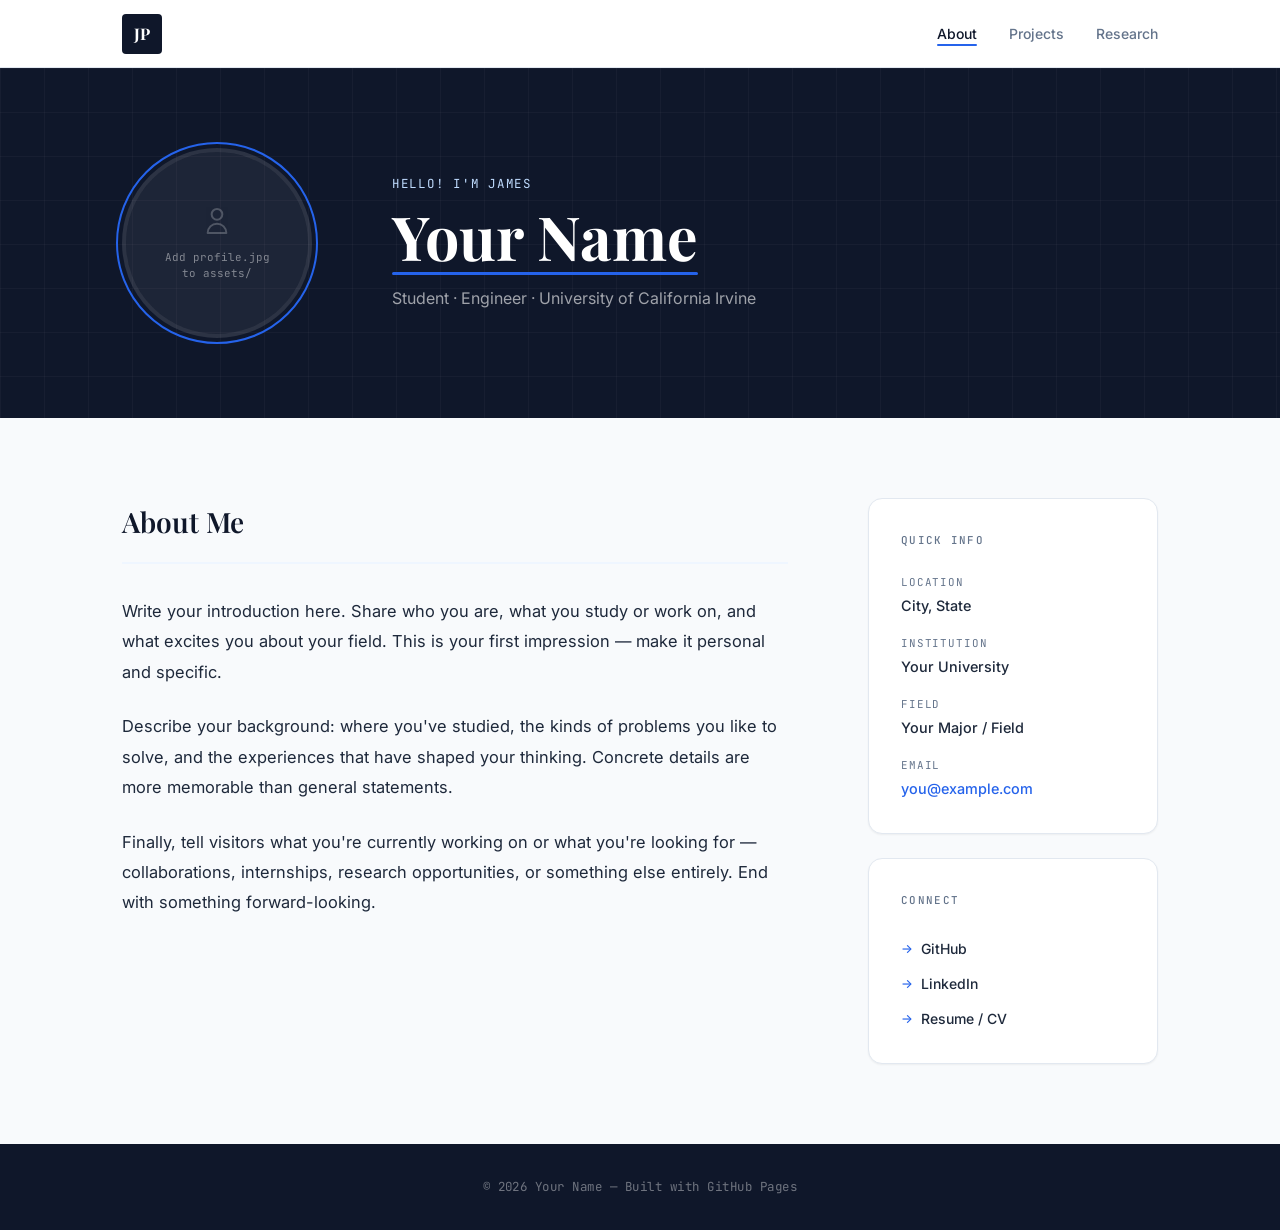
==== index.html @ fc2348f5 "Update index.html" ====
<!DOCTYPE html>
<html lang="en">
<head>
  <meta charset="UTF-8">
  <meta name="viewport" content="width=device-width, initial-scale=1.0">
  <title>Your Name | Portfolio</title>
  <meta name="description" content="Personal website of James Phommachanh.">

  <!-- Google Fonts -->
  <link rel="preconnect" href="https://fonts.googleapis.com">
  <link rel="preconnect" href="https://fonts.gstatic.com" crossorigin>
  <link href="https://fonts.googleapis.com/css2?family=Playfair+Display:wght@400;600;700&family=Inter:wght@300;400;500;600&family=JetBrains+Mono:wght@400;500&display=swap" rel="stylesheet">

  <link rel="stylesheet" href="css/style.css">
</head>
<body>

  <!-- ===================== HEADER ===================== -->
  <header class="site-header">
    <div class="container">
      <!--
        EDIT: Change "YN" to your own initials.
      -->
      <a href="index.html" class="logo" aria-label="Home">JP</a>

      <nav class="site-nav" aria-label="Main navigation">
        <button class="nav-toggle" aria-label="Toggle menu" aria-expanded="false">
          <span></span><span></span><span></span>
        </button>
        <ul class="nav-list">
          <li><a href="index.html"    class="nav-link active">About</a></li>
          <li><a href="projects.html" class="nav-link">Projects</a></li>
          <li><a href="research.html" class="nav-link">Research</a></li>
        </ul>
      </nav>
    </div>
  </header>

  <!-- ===================== HERO ===================== -->
  <section class="hero">
    <div class="container">
      <div class="hero-inner">

        <!-- PROFILE PHOTO
             Instructions:
             1. Save your photo as "profile.jpg" (or .png / .webp)
             2. Place it inside the "assets/" folder
             3. The image will appear automatically.
                If no image is found, a placeholder shows instead. -->
        <div class="hero-photo">
          <div class="photo-frame">
            <img
              src="assets/profile.jpg"
              alt="Profile photo"
              class="profile-photo"
              onerror="
                this.style.display='none';
                this.nextElementSibling.style.display='flex';
              "
            >
            <div class="photo-placeholder" style="display:none;">
              <svg xmlns="http://www.w3.org/2000/svg" width="32" height="32" fill="none" viewBox="0 0 24 24" stroke="currentColor">
                <path stroke-linecap="round" stroke-linejoin="round" stroke-width="1.5"
                  d="M16 7a4 4 0 11-8 0 4 4 0 018 0zM12 14a7 7 0 00-7 7h14a7 7 0 00-7-7z"/>
              </svg>
              Add profile.jpg<br>to assets/
            </div>
          </div>
        </div>

        <!-- HERO TEXT
             EDIT: Replace the placeholder text below with your own information. -->
        <div class="hero-text">
          <p class="hero-eyebrow">Hello! I'm James</p>
          <h1 class="hero-name">
            <span class="name-underline">Your Name</span>
          </h1>
          <!-- EDIT: Update with your role, year, and institution -->
          <p class="hero-role">Student · Engineer · University of California Irvine</p>
        </div>

      </div>
    </div>
  </section>

  <!-- ===================== ABOUT ===================== -->
  <section class="about-section">
    <div class="container">
      <div class="about-grid">

        <!-- MAIN BIO COLUMN -->
        <div class="about-main">
          <h2 class="section-heading">About Me</h2>

          <!-- EDIT: Replace these paragraphs with your own bio.
               You can add or remove <p> tags as needed. -->
          <div class="about-content">
            <p>
              Write your introduction here. Share who you are, what you study or work on,
              and what excites you about your field. This is your first impression —
              make it personal and specific.
            </p>
            <p>
              Describe your background: where you've studied, the kinds of problems you
              like to solve, and the experiences that have shaped your thinking. Concrete
              details are more memorable than general statements.
            </p>
            <p>
              Finally, tell visitors what you're currently working on or what you're
              looking for — collaborations, internships, research opportunities, or
              something else entirely. End with something forward-looking.
            </p>
          </div>
        </div>

        <!-- SIDEBAR INFO -->
        <aside class="about-sidebar">

          <!-- Quick Info Card
               EDIT: Update each value below -->
          <div class="info-card">
            <p class="card-label">Quick Info</p>
            <ul class="info-list">
              <li>
                <span class="info-key">Location</span>
                <span class="info-val">City, State</span>
              </li>
              <li>
                <span class="info-key">Institution</span>
                <span class="info-val">Your University</span>
              </li>
              <li>
                <span class="info-key">Field</span>
                <span class="info-val">Your Major / Field</span>
              </li>
              <li>
                <span class="info-key">Email</span>
                <!-- EDIT: Replace with your email address -->
                <a href="mailto:you@example.com" class="info-val link">you@example.com</a>
              </li>
            </ul>
          </div>

          <!-- Connect / Social Links Card
               EDIT: Replace # with your actual profile URLs -->
          <div class="info-card">
            <p class="card-label">Connect</p>
            <ul class="social-list">
              <li>
                <a href="https://github.com/yourusername" class="social-link" target="_blank" rel="noopener">
                  GitHub
                </a>
              </li>
              <li>
                <a href="https://linkedin.com/in/yourprofile" class="social-link" target="_blank" rel="noopener">
                  LinkedIn
                </a>
              </li>
              <!-- EDIT: Add or remove social links as needed -->
              <li>
                <a href="#" class="social-link" target="_blank" rel="noopener">
                  Resume / CV
                </a>
              </li>
            </ul>
          </div>

        </aside>
      </div>
    </div>
  </section>

  <!-- ===================== FOOTER ===================== -->
  <footer class="site-footer">
    <div class="container">
      <!-- EDIT: Replace "Your Name" with your actual name -->
      <p>&copy; <span id="year"></span> Your Name &mdash; Built with GitHub Pages</p>
    </div>
  </footer>

  <script src="js/nav.js"></script>
  <script>
    document.getElementById('year').textContent = new Date().getFullYear();
  </script>
</body>
</html>
---- css/style.css ----
/* ============================================================
   PORTFOLIO — style.css
   Shared styles for all pages
   ============================================================ */

/* 1. Design Tokens */
:root {
  /* Colors */
  --color-bg:          #F8FAFC;
  --color-surface:     #FFFFFF;
  --color-navy:        #0F172A;
  --color-blue:        #2563EB;
  --color-blue-dark:   #1D4ED8;
  --color-blue-light:  #EFF6FF;
  --color-blue-mid:    #BFDBFE;
  --color-text:        #1E293B;
  --color-muted:       #64748B;
  --color-border:      #E2E8F0;
  --color-tag-bg:      #F1F5F9;
  --color-tag-text:    #475569;

  /* Typography */
  --font-display: 'Playfair Display', Georgia, serif;
  --font-body:    'Inter', system-ui, -apple-system, sans-serif;
  --font-mono:    'JetBrains Mono', 'Fira Code', 'Courier New', monospace;

  /* Spacing */
  --sp-xs:  0.25rem;
  --sp-sm:  0.5rem;
  --sp-md:  1rem;
  --sp-lg:  1.5rem;
  --sp-xl:  2rem;
  --sp-2xl: 3rem;
  --sp-3xl: 5rem;

  /* Layout */
  --max-w:       1100px;
  --header-h:    68px;

  /* Shape */
  --r-sm:   4px;
  --r-md:   8px;
  --r-lg:   14px;
  --r-full: 9999px;

  /* Shadow */
  --shadow-sm:    0 1px 2px rgba(0,0,0,0.05);
  --shadow-md:    0 1px 3px rgba(0,0,0,0.07), 0 4px 14px rgba(0,0,0,0.05);
  --shadow-hover: 0 4px 8px rgba(0,0,0,0.07), 0 12px 24px rgba(0,0,0,0.08);

  /* Motion */
  --ease: 0.2s ease;
  --ease-slow: 0.4s ease;
}

/* 2. Reset */
*, *::before, *::after { box-sizing: border-box; margin: 0; padding: 0; }
html  { scroll-behavior: smooth; }
body  {
  font-family: var(--font-body);
  background: var(--color-bg);
  color: var(--color-text);
  line-height: 1.7;
  -webkit-font-smoothing: antialiased;
}
img   { max-width: 100%; display: block; }
a     { color: var(--color-blue); text-decoration: none; transition: color var(--ease); }
a:hover { color: var(--color-blue-dark); }
ul    { list-style: none; }

/* 3. Layout */
.container {
  max-width: var(--max-w);
  margin: 0 auto;
  padding: 0 var(--sp-xl);
}

/* ============================================================
   HEADER & NAVIGATION
   ============================================================ */
.site-header {
  position: sticky;
  top: 0;
  z-index: 200;
  height: var(--header-h);
  background: var(--color-surface);
  border-bottom: 1px solid var(--color-border);
  display: flex;
  align-items: center;
}

.site-header .container {
  display: flex;
  align-items: center;
  justify-content: space-between;
  width: 100%;
}

.logo {
  font-family: var(--font-display);
  font-weight: 700;
  font-size: 1rem;
  background: var(--color-navy);
  color: #fff;
  width: 40px;
  height: 40px;
  display: flex;
  align-items: center;
  justify-content: center;
  border-radius: var(--r-sm);
  letter-spacing: 0.03em;
  transition: background var(--ease);
}
.logo:hover { background: var(--color-blue); color: #fff; }

.site-nav { display: flex; align-items: center; }

.nav-list {
  display: flex;
  align-items: center;
  gap: var(--sp-xl);
}

.nav-link {
  font-size: 0.875rem;
  font-weight: 500;
  color: var(--color-muted);
  position: relative;
  padding-bottom: 2px;
  transition: color var(--ease);
}
.nav-link::after {
  content: '';
  position: absolute;
  bottom: -2px;
  left: 0;
  height: 2px;
  width: 0;
  background: var(--color-blue);
  border-radius: var(--r-full);
  transition: width var(--ease);
}
.nav-link:hover,
.nav-link.active { color: var(--color-navy); }
.nav-link.active::after,
.nav-link:hover::after { width: 100%; }

/* Hamburger (mobile) */
.nav-toggle {
  display: none;
  flex-direction: column;
  gap: 5px;
  background: none;
  border: none;
  cursor: pointer;
  padding: 8px;
  position: relative;
  z-index: 300;
}
.nav-toggle span {
  display: block;
  width: 22px;
  height: 2px;
  background: var(--color-navy);
  border-radius: var(--r-full);
  transition: transform var(--ease), opacity var(--ease);
}
.nav-toggle.open span:nth-child(1) { transform: translateY(7px) rotate(45deg); background:#fff; }
.nav-toggle.open span:nth-child(2) { opacity: 0; }
.nav-toggle.open span:nth-child(3) { transform: translateY(-7px) rotate(-45deg); background:#fff; }

/* ============================================================
   HERO (About page)
   ============================================================ */
.hero {
  background: var(--color-navy);
  padding: var(--sp-3xl) 0;
  overflow: hidden;
  position: relative;
}
.hero::before {
  content: '';
  position: absolute;
  inset: 0;
  background-image:
    linear-gradient(rgba(255,255,255,0.03) 1px, transparent 1px),
    linear-gradient(90deg, rgba(255,255,255,0.03) 1px, transparent 1px);
  background-size: 44px 44px;
  pointer-events: none;
}

.hero-inner {
  display: flex;
  align-items: center;
  gap: var(--sp-3xl);
  position: relative;
  z-index: 1;
}

/* --- Profile Photo --- */
.hero-photo { flex-shrink: 0; }

.photo-frame {
  width: 190px;
  height: 190px;
  border-radius: 50%;
  overflow: hidden;
  border: 4px solid rgba(255,255,255,0.12);
  outline: 2px solid var(--color-blue);
  outline-offset: 4px;
}
.photo-frame img {
  width: 100%;
  height: 100%;
  object-fit: cover;
}
.photo-placeholder {
  width: 100%;
  height: 100%;
  background: rgba(255,255,255,0.06);
  display: flex;
  flex-direction: column;
  align-items: center;
  justify-content: center;
  gap: var(--sp-sm);
  color: rgba(255,255,255,0.45);
  font-family: var(--font-mono);
  font-size: 0.68rem;
  text-align: center;
  padding: var(--sp-lg);
  line-height: 1.5;
}
.photo-placeholder svg { margin-bottom: var(--sp-xs); opacity: 0.5; }

/* --- Hero Text --- */
.hero-text { color: #fff; }
.hero-eyebrow {
  font-family: var(--font-mono);
  font-size: 0.78rem;
  color: var(--color-blue-mid);
  letter-spacing: 0.14em;
  text-transform: uppercase;
  margin-bottom: var(--sp-sm);
}
.hero-name {
  font-family: var(--font-display);
  font-size: clamp(2.4rem, 5vw, 3.8rem);
  font-weight: 700;
  line-height: 1.1;
  margin-bottom: var(--sp-md);
  color: #fff;
}

/* SIGNATURE: animated underline draws left→right on load */
.name-underline { display: inline-block; position: relative; }
.name-underline::after {
  content: '';
  position: absolute;
  bottom: -6px;
  left: 0;
  height: 3px;
  width: 100%;
  background: var(--color-blue);
  border-radius: var(--r-full);
  transform: scaleX(0);
  transform-origin: left center;
  animation: drawUnderline 0.8s cubic-bezier(.16,1,.3,1) 0.4s forwards;
}
@keyframes drawUnderline { to { transform: scaleX(1); } }

.hero-role {
  font-size: 1rem;
  color: rgba(255,255,255,0.6);
  font-weight: 400;
}

/* ============================================================
   ABOUT SECTION
   ============================================================ */
.about-section { padding: var(--sp-3xl) 0; }

.about-grid {
  display: grid;
  grid-template-columns: 1fr 290px;
  gap: var(--sp-3xl);
  align-items: start;
}

.section-heading {
  font-family: var(--font-display);
  font-size: 1.75rem;
  font-weight: 600;
  color: var(--color-navy);
  margin-bottom: var(--sp-xl);
  padding-bottom: var(--sp-md);
  border-bottom: 2px solid var(--color-blue-light);
}

.about-content p {
  font-size: 1.03rem;
  line-height: 1.85;
  color: var(--color-text);
  margin-bottom: var(--sp-lg);
}
.about-content p:last-child { margin-bottom: 0; }

/* Sidebar Info Cards */
.info-card {
  background: var(--color-surface);
  border: 1px solid var(--color-border);
  border-radius: var(--r-lg);
  padding: var(--sp-xl);
  box-shadow: var(--shadow-sm);
  margin-bottom: var(--sp-lg);
}
.info-card:last-child { margin-bottom: 0; }

.card-label {
  font-family: var(--font-mono);
  font-size: 0.68rem;
  font-weight: 500;
  color: var(--color-muted);
  text-transform: uppercase;
  letter-spacing: 0.12em;
  margin-bottom: var(--sp-lg);
}

.info-list { display: flex; flex-direction: column; gap: var(--sp-md); }
.info-list li { display: flex; flex-direction: column; gap: 2px; }
.info-key {
  font-family: var(--font-mono);
  font-size: 0.68rem;
  text-transform: uppercase;
  letter-spacing: 0.08em;
  color: var(--color-muted);
}
.info-val {
  font-size: 0.9rem;
  font-weight: 500;
  color: var(--color-text);
}
.info-val.link { color: var(--color-blue); }

.social-list { display: flex; flex-direction: column; gap: var(--sp-sm); }
.social-link {
  display: inline-flex;
  align-items: center;
  gap: var(--sp-sm);
  font-size: 0.875rem;
  font-weight: 500;
  color: var(--color-text);
  transition: color var(--ease), transform var(--ease);
}
.social-link:hover { color: var(--color-blue); transform: translateX(4px); }
.social-link::before { content: '→'; color: var(--color-blue); font-size: 0.78rem; }

/* ============================================================
   PAGE HEADER (Projects, Research inner pages)
   ============================================================ */
.page-header {
  background: var(--color-navy);
  padding: var(--sp-2xl) 0 var(--sp-3xl);
  position: relative;
  overflow: hidden;
}
.page-header::before {
  content: '';
  position: absolute;
  inset: 0;
  background-image:
    linear-gradient(rgba(255,255,255,0.03) 1px, transparent 1px),
    linear-gradient(90deg, rgba(255,255,255,0.03) 1px, transparent 1px);
  background-size: 44px 44px;
  pointer-events: none;
}
.page-header .container { position: relative; z-index: 1; }
.page-title {
  font-family: var(--font-display);
  font-size: clamp(2rem, 4vw, 3rem);
  font-weight: 700;
  color: #fff;
  margin-bottom: var(--sp-sm);
}
.page-subtitle {
  font-family: var(--font-mono);
  font-size: 0.82rem;
  color: rgba(255,255,255,0.55);
  letter-spacing: 0.04em;
}

/* ============================================================
   ITEM GRID (Projects & Research listing)
   ============================================================ */
.list-section { padding: var(--sp-3xl) 0; }

.item-grid {
  display: grid;
  grid-template-columns: repeat(auto-fill, minmax(310px, 1fr));
  gap: var(--sp-xl);
}

/* Card */
.item-card {
  background: var(--color-surface);
  border: 1px solid var(--color-border);
  border-radius: var(--r-lg);
  padding: var(--sp-xl);
  box-shadow: var(--shadow-md);
  display: flex;
  flex-direction: column;
  transition: transform var(--ease), box-shadow var(--ease);
}
.item-card:hover {
  transform: translateY(-4px);
  box-shadow: var(--shadow-hover);
}

.card-date {
  font-family: var(--font-mono);
  font-size: 0.7rem;
  color: var(--color-muted);
  letter-spacing: 0.06em;
  margin-bottom: var(--sp-sm);
}
.card-title {
  font-family: var(--font-display);
  font-size: 1.2rem;
  font-weight: 600;
  color: var(--color-navy);
  line-height: 1.3;
  margin-bottom: var(--sp-sm);
}
.card-subtitle {
  font-size: 0.82rem;
  color: var(--color-blue);
  font-weight: 500;
  margin-bottom: var(--sp-md);
}

.card-tags {
  display: flex;
  flex-wrap: wrap;
  gap: var(--sp-xs);
  margin-bottom: var(--sp-md);
}
.tag {
  font-family: var(--font-mono);
  font-size: 0.68rem;
  font-weight: 500;
  background: var(--color-tag-bg);
  color: var(--color-tag-text);
  padding: 3px 9px;
  border-radius: var(--r-full);
}

.card-summary {
  font-size: 0.875rem;
  color: var(--color-muted);
  line-height: 1.7;
  flex: 1;
  margin-bottom: var(--sp-lg);
}

.card-cta {
  display: inline-flex;
  align-items: center;
  gap: 4px;
  font-size: 0.82rem;
  font-weight: 600;
  color: var(--color-blue);
  margin-top: auto;
  transition: gap var(--ease), color var(--ease);
}
.card-cta:hover { gap: 8px; color: var(--color-blue-dark); }
.card-cta .arrow { font-size: 1rem; }

/* ============================================================
   DETAIL PAGE
   ============================================================ */
.breadcrumb-bar {
  background: var(--color-surface);
  border-bottom: 1px solid var(--color-border);
  padding: var(--sp-md) 0;
}
.breadcrumb {
  display: flex;
  align-items: center;
  gap: var(--sp-sm);
  font-size: 0.82rem;
  color: var(--color-muted);
}
.breadcrumb a { color: var(--color-blue); }
.breadcrumb-sep { color: var(--color-border); }

.detail-section { padding: var(--sp-3xl) 0; }

.detail-layout {
  display: grid;
  grid-template-columns: 1fr 260px;
  gap: var(--sp-3xl);
  align-items: start;
}

.detail-date {
  font-family: var(--font-mono);
  font-size: 0.75rem;
  color: var(--color-muted);
  margin-bottom: var(--sp-md);
  letter-spacing: 0.06em;
}
.detail-title {
  font-family: var(--font-display);
  font-size: clamp(1.8rem, 4vw, 2.8rem);
  font-weight: 700;
  color: var(--color-navy);
  line-height: 1.2;
  margin-bottom: var(--sp-md);
}
.detail-subtitle {
  font-size: 1rem;
  color: var(--color-blue);
  font-weight: 500;
  margin-bottom: var(--sp-lg);
}

.detail-description {
  font-size: 1.03rem;
  line-height: 1.85;
  color: var(--color-text);
  margin-bottom: var(--sp-2xl);
}
.detail-description p { margin-bottom: var(--sp-lg); }
.detail-description p:last-child { margin-bottom: 0; }

.highlights-block {
  background: var(--color-blue-light);
  border-left: 3px solid var(--color-blue);
  border-radius: 0 var(--r-md) var(--r-md) 0;
  padding: var(--sp-xl);
  margin-bottom: var(--sp-2xl);
}
.highlights-label {
  font-family: var(--font-mono);
  font-size: 0.68rem;
  text-transform: uppercase;
  letter-spacing: 0.1em;
  color: var(--color-blue);
  margin-bottom: var(--sp-md);
}
.highlights-list { display: flex; flex-direction: column; gap: var(--sp-sm); }
.highlights-list li {
  display: flex;
  align-items: flex-start;
  gap: var(--sp-sm);
  font-size: 0.925rem;
  color: var(--color-text);
}
.highlights-list li::before {
  content: '✓';
  color: var(--color-blue);
  font-weight: 700;
  flex-shrink: 0;
  margin-top: 2px;
}

/* Buttons */
.btn-row { display: flex; flex-wrap: wrap; gap: var(--sp-md); margin-top: var(--sp-xl); }
.btn {
  display: inline-flex;
  align-items: center;
  gap: var(--sp-sm);
  padding: 10px 22px;
  border-radius: var(--r-md);
  font-size: 0.855rem;
  font-weight: 600;
  border: none;
  cursor: pointer;
  transition: all var(--ease);
}
.btn-primary { background: var(--color-blue); color: #fff; }
.btn-primary:hover { background: var(--color-blue-dark); color: #fff; transform: translateY(-1px); }
.btn-outline {
  background: transparent;
  color: var(--color-navy);
  border: 1.5px solid var(--color-border);
}
.btn-outline:hover { border-color: var(--color-blue); color: var(--color-blue); transform: translateY(-1px); }

/* Detail sidebar */
.detail-sidebar .info-card { margin-bottom: var(--sp-lg); }

/* ============================================================
   STATES
   ============================================================ */
.loading-state {
  text-align: center;
  padding: var(--sp-3xl) 0;
}
.spinner {
  width: 34px;
  height: 34px;
  border: 3px solid var(--color-border);
  border-top-color: var(--color-blue);
  border-radius: 50%;
  animation: spin 0.7s linear infinite;
  margin: 0 auto var(--sp-md);
}
@keyframes spin { to { transform: rotate(360deg); } }
.loading-state p { font-family: var(--font-mono); font-size: 0.8rem; color: var(--color-muted); }

.empty-state {
  text-align: center;
  padding: var(--sp-3xl) 0;
  font-family: var(--font-mono);
  font-size: 0.82rem;
  color: var(--color-muted);
}

.error-state {
  background: #FEF2F2;
  border: 1px solid #FCA5A5;
  border-radius: var(--r-md);
  padding: var(--sp-xl);
  color: #991B1B;
  font-size: 0.9rem;
  text-align: center;
}

/* ============================================================
   FOOTER
   ============================================================ */
.site-footer {
  background: var(--color-navy);
  color: rgba(255,255,255,0.4);
  padding: var(--sp-xl) 0;
  text-align: center;
  font-family: var(--font-mono);
  font-size: 0.78rem;
  letter-spacing: 0.04em;
}
.site-footer a { color: rgba(255,255,255,0.55); }
.site-footer a:hover { color: rgba(255,255,255,0.85); }

/* ============================================================
   RESPONSIVE
   ============================================================ */
@media (max-width: 768px) {
  .nav-toggle { display: flex; }

  .nav-list {
    position: fixed;
    inset: 0;
    background: var(--color-navy);
    flex-direction: column;
    justify-content: center;
    align-items: center;
    gap: var(--sp-2xl);
    opacity: 0;
    pointer-events: none;
    transition: opacity var(--ease-slow);
    z-index: 250;
  }
  .nav-list.open { opacity: 1; pointer-events: all; }
  .nav-list .nav-link { font-size: 1.4rem; color: rgba(255,255,255,0.7); }
  .nav-list .nav-link:hover,
  .nav-list .nav-link.active { color: #fff; }
  .nav-list .nav-link::after { background: #fff; }

  .hero { padding: var(--sp-2xl) 0; }
  .hero-inner { flex-direction: column; text-align: center; gap: var(--sp-xl); }
  .photo-frame { width: 150px; height: 150px; }

  .about-grid { grid-template-columns: 1fr; }
  .detail-layout { grid-template-columns: 1fr; }
  .item-grid { grid-template-columns: 1fr; }
  .container { padding: 0 var(--sp-lg); }
}

@media (prefers-reduced-motion: reduce) {
  .name-underline::after { animation: none; transform: scaleX(1); }
  .spinner { animation: none; border-top-color: var(--color-blue); }
  * { transition-duration: 0.01ms !important; }
}
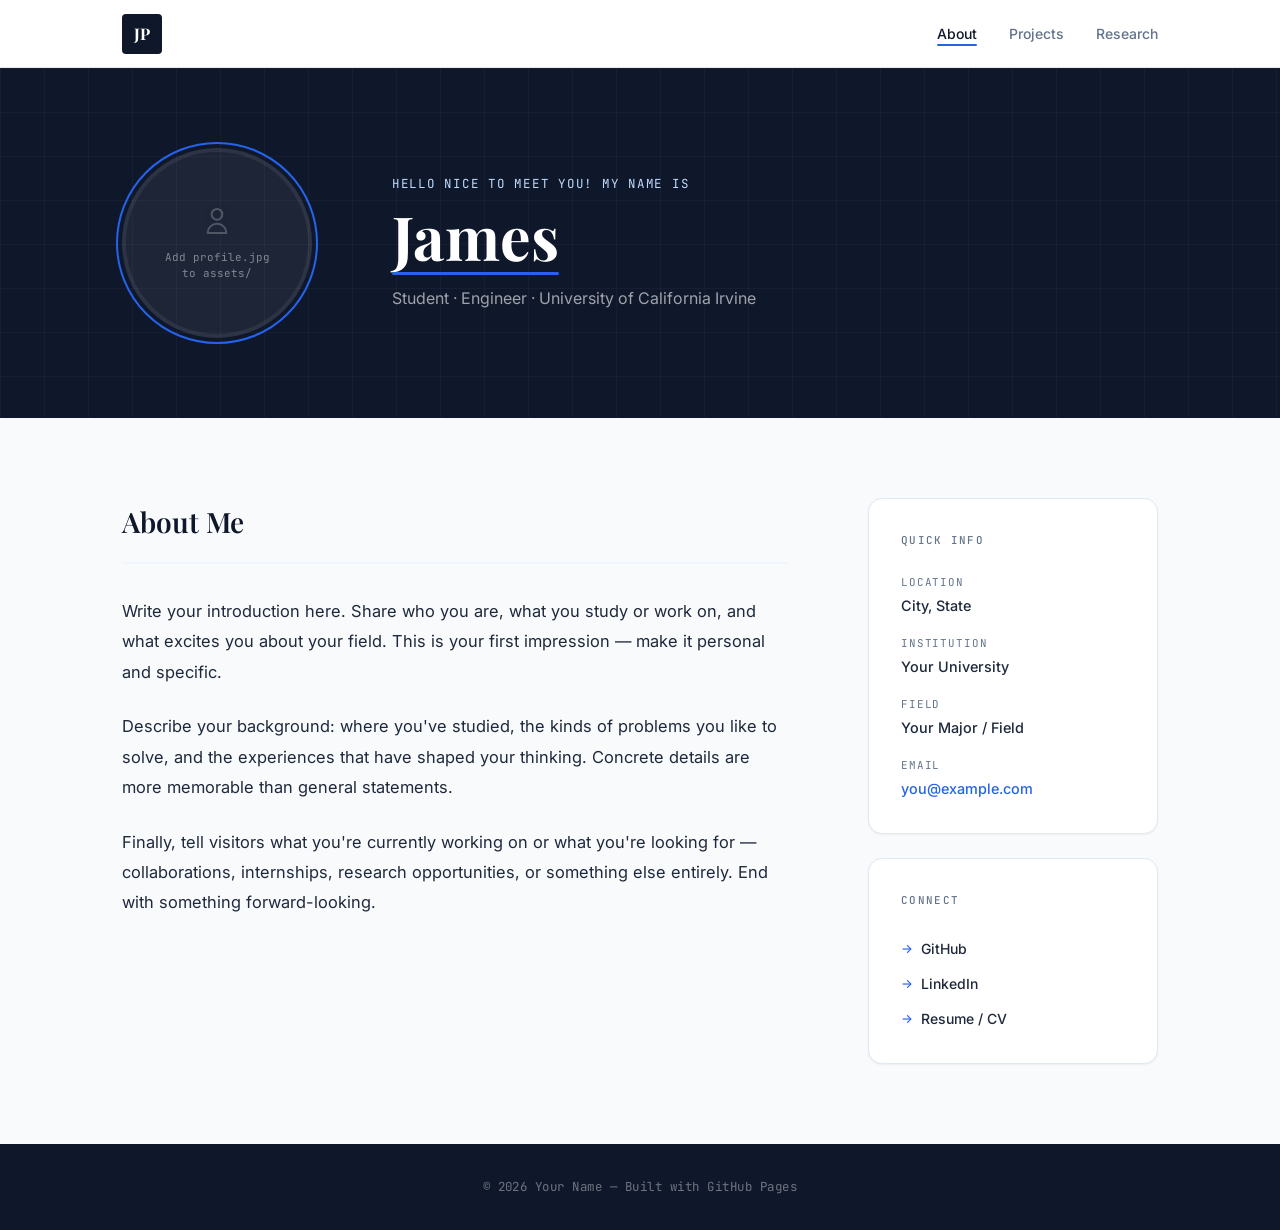
==== commit d6760e59: "Update hero text with new introduction" ====
--- a/index.html
+++ b/index.html
@@ -71,9 +71,9 @@
         <!-- HERO TEXT
              EDIT: Replace the placeholder text below with your own information. -->
         <div class="hero-text">
-          <p class="hero-eyebrow">Hello! I'm James</p>
+          <p class="hero-eyebrow">Hello nice to meet you! My name is</p>
           <h1 class="hero-name">
-            <span class="name-underline">Your Name</span>
+            <span class="name-underline">James</span>
           </h1>
           <!-- EDIT: Update with your role, year, and institution -->
           <p class="hero-role">Student · Engineer · University of California Irvine</p>
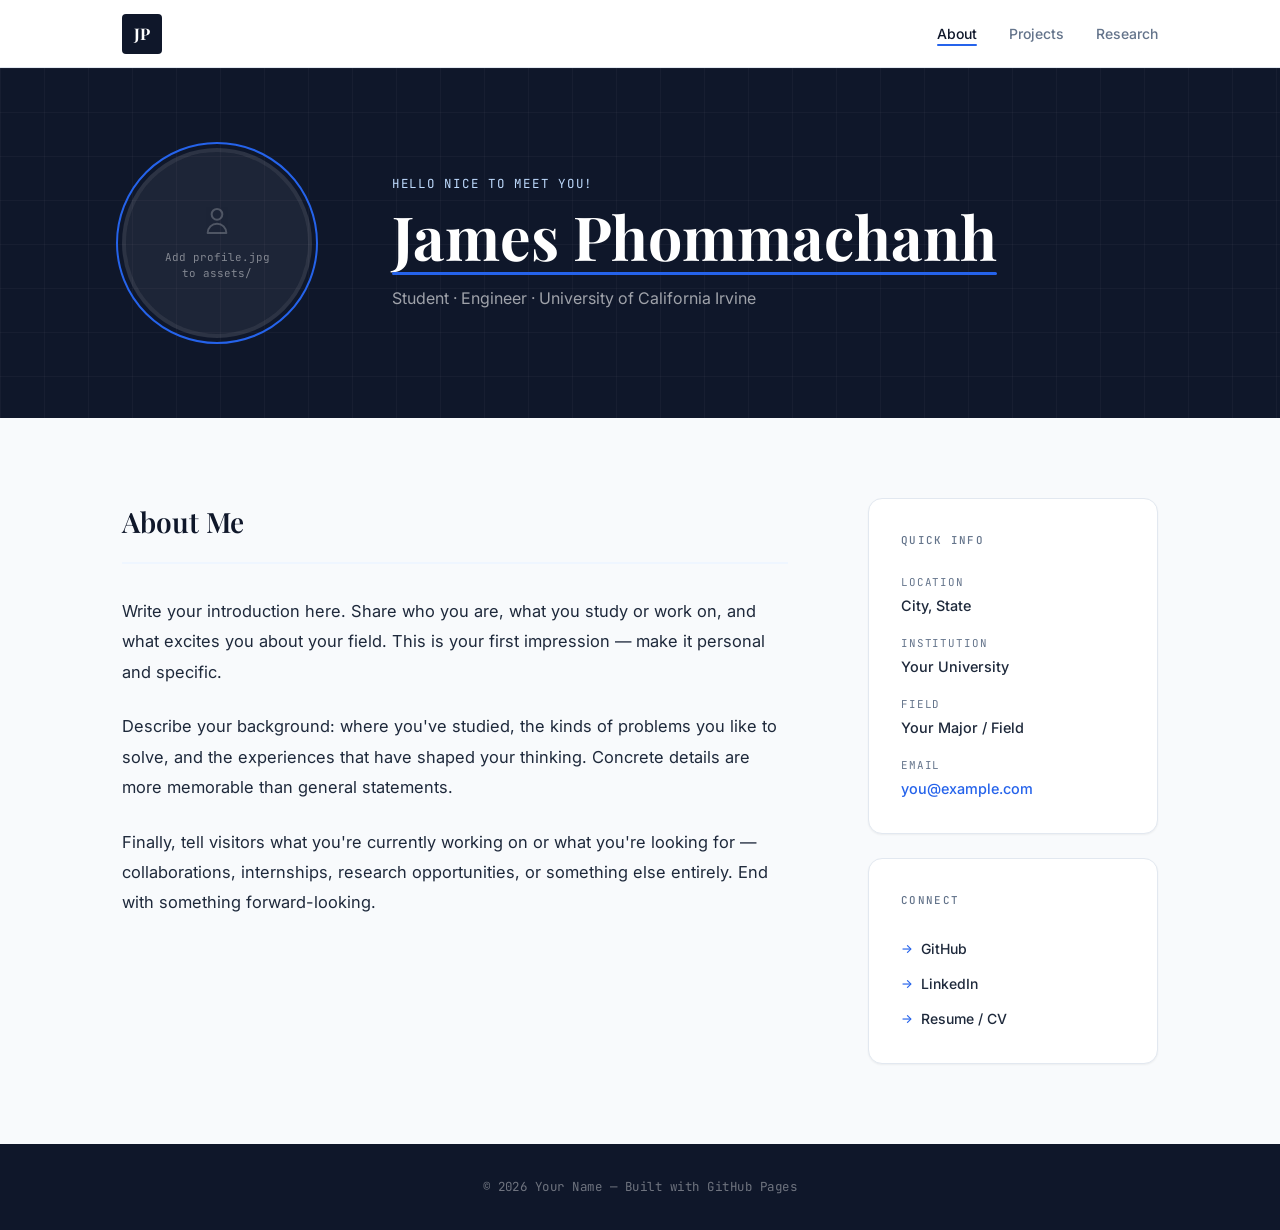
==== commit 768736f7: "Update index.html" ====
--- a/index.html
+++ b/index.html
@@ -71,9 +71,9 @@
         <!-- HERO TEXT
              EDIT: Replace the placeholder text below with your own information. -->
         <div class="hero-text">
-          <p class="hero-eyebrow">Hello nice to meet you! My name is</p>
+          <p class="hero-eyebrow">Hello nice to meet you!</p>
           <h1 class="hero-name">
-            <span class="name-underline">James</span>
+            <span class="name-underline">James Phommachanh</span>
           </h1>
           <!-- EDIT: Update with your role, year, and institution -->
           <p class="hero-role">Student · Engineer · University of California Irvine</p>
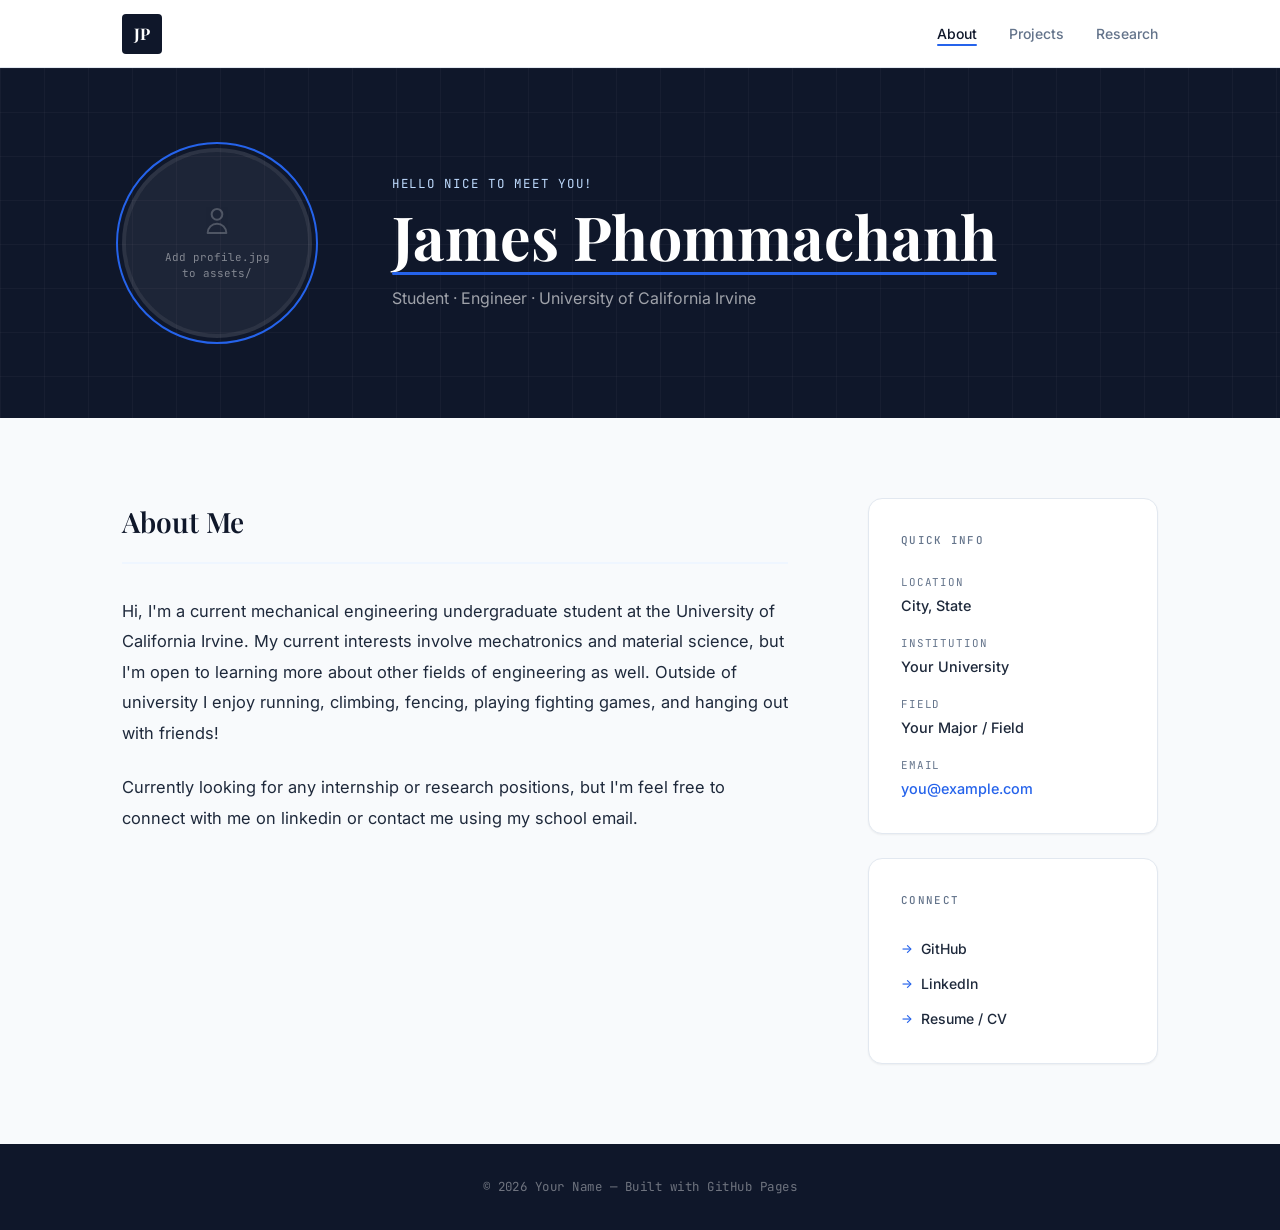
==== commit 7e98ef8c: "Update index.html" ====
--- a/index.html
+++ b/index.html
@@ -96,19 +96,14 @@
                You can add or remove <p> tags as needed. -->
           <div class="about-content">
             <p>
-              Write your introduction here. Share who you are, what you study or work on,
-              and what excites you about your field. This is your first impression —
-              make it personal and specific.
+              Hi, I'm a current mechanical engineering undergraduate student at the University of California Irvine. 
+              My current interests involve mechatronics and material science, but I'm open to learning more about 
+              other fields of engineering as well. Outside of university I enjoy running, climbing, fencing,
+              playing fighting games, and hanging out with friends!
             </p>
             <p>
-              Describe your background: where you've studied, the kinds of problems you
-              like to solve, and the experiences that have shaped your thinking. Concrete
-              details are more memorable than general statements.
-            </p>
-            <p>
-              Finally, tell visitors what you're currently working on or what you're
-              looking for — collaborations, internships, research opportunities, or
-              something else entirely. End with something forward-looking.
+              Currently looking for any internship or research positions, but I'm feel free to connect with me 
+              on linkedin or contact me using my school email.
             </p>
           </div>
         </div>
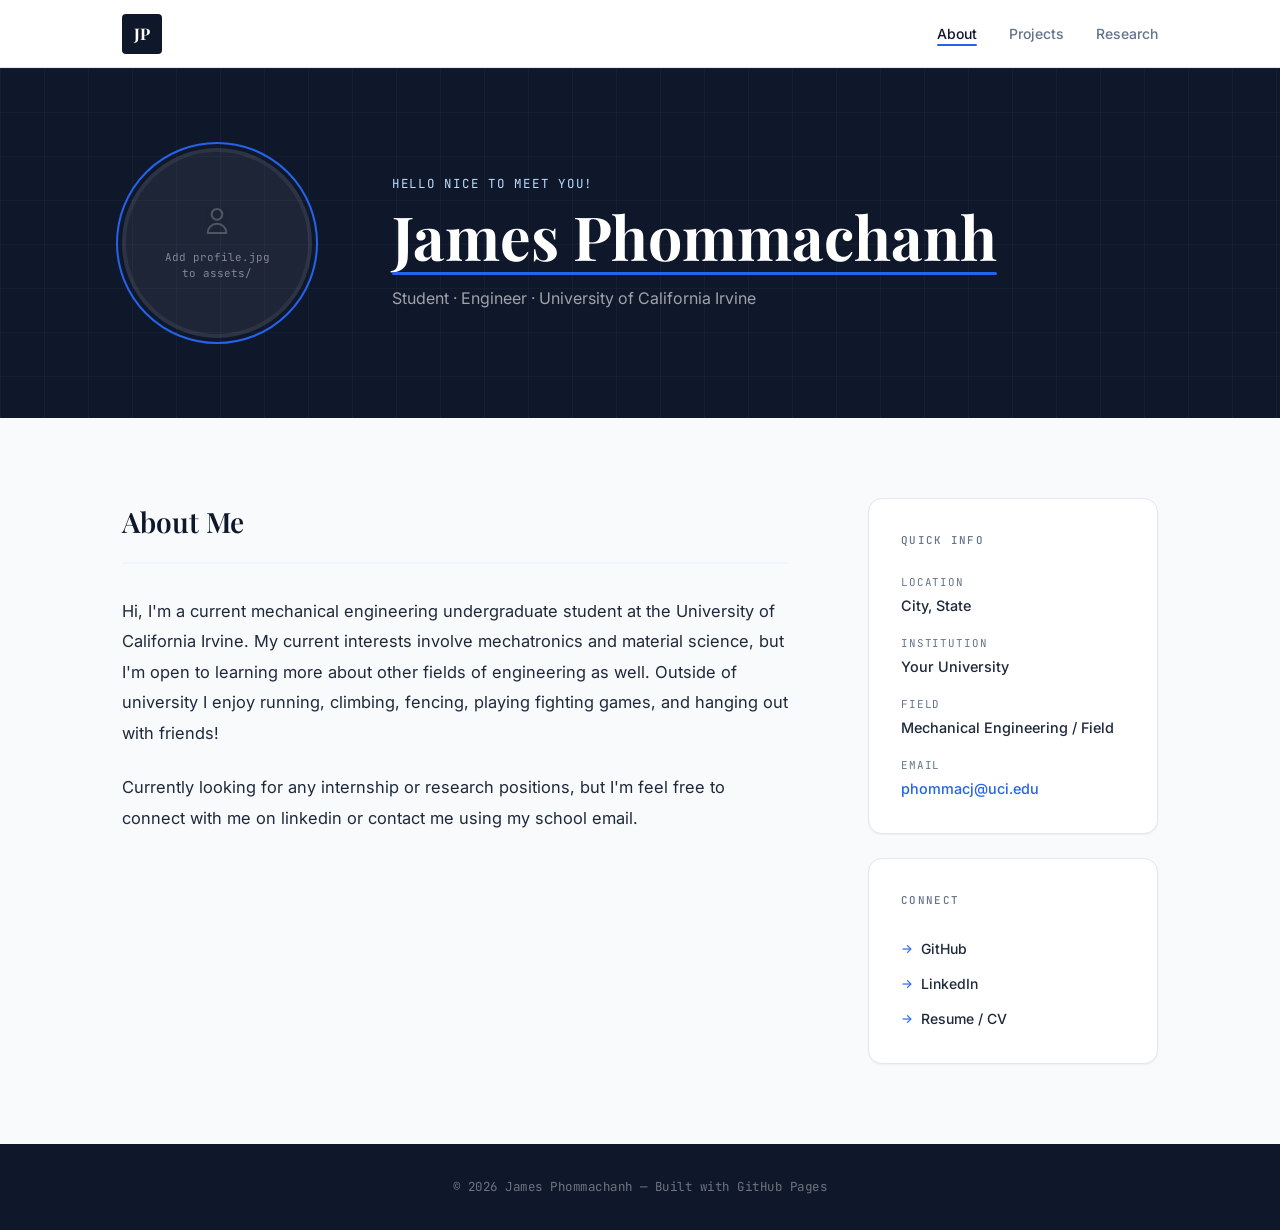
==== commit 2c7587bb: "Update personal information in index.html" ====
--- a/index.html
+++ b/index.html
@@ -126,12 +126,12 @@
               </li>
               <li>
                 <span class="info-key">Field</span>
-                <span class="info-val">Your Major / Field</span>
+                <span class="info-val">Mechanical Engineering / Field</span>
               </li>
               <li>
                 <span class="info-key">Email</span>
                 <!-- EDIT: Replace with your email address -->
-                <a href="mailto:you@example.com" class="info-val link">you@example.com</a>
+                <a href="mailto:you@example.com" class="info-val link">phommacj@uci.edu</a>
               </li>
             </ul>
           </div>
@@ -169,7 +169,7 @@
   <footer class="site-footer">
     <div class="container">
       <!-- EDIT: Replace "Your Name" with your actual name -->
-      <p>&copy; <span id="year"></span> Your Name &mdash; Built with GitHub Pages</p>
+      <p>&copy; <span id="year"></span> James Phommachanh &mdash; Built with GitHub Pages</p>
     </div>
   </footer>
 
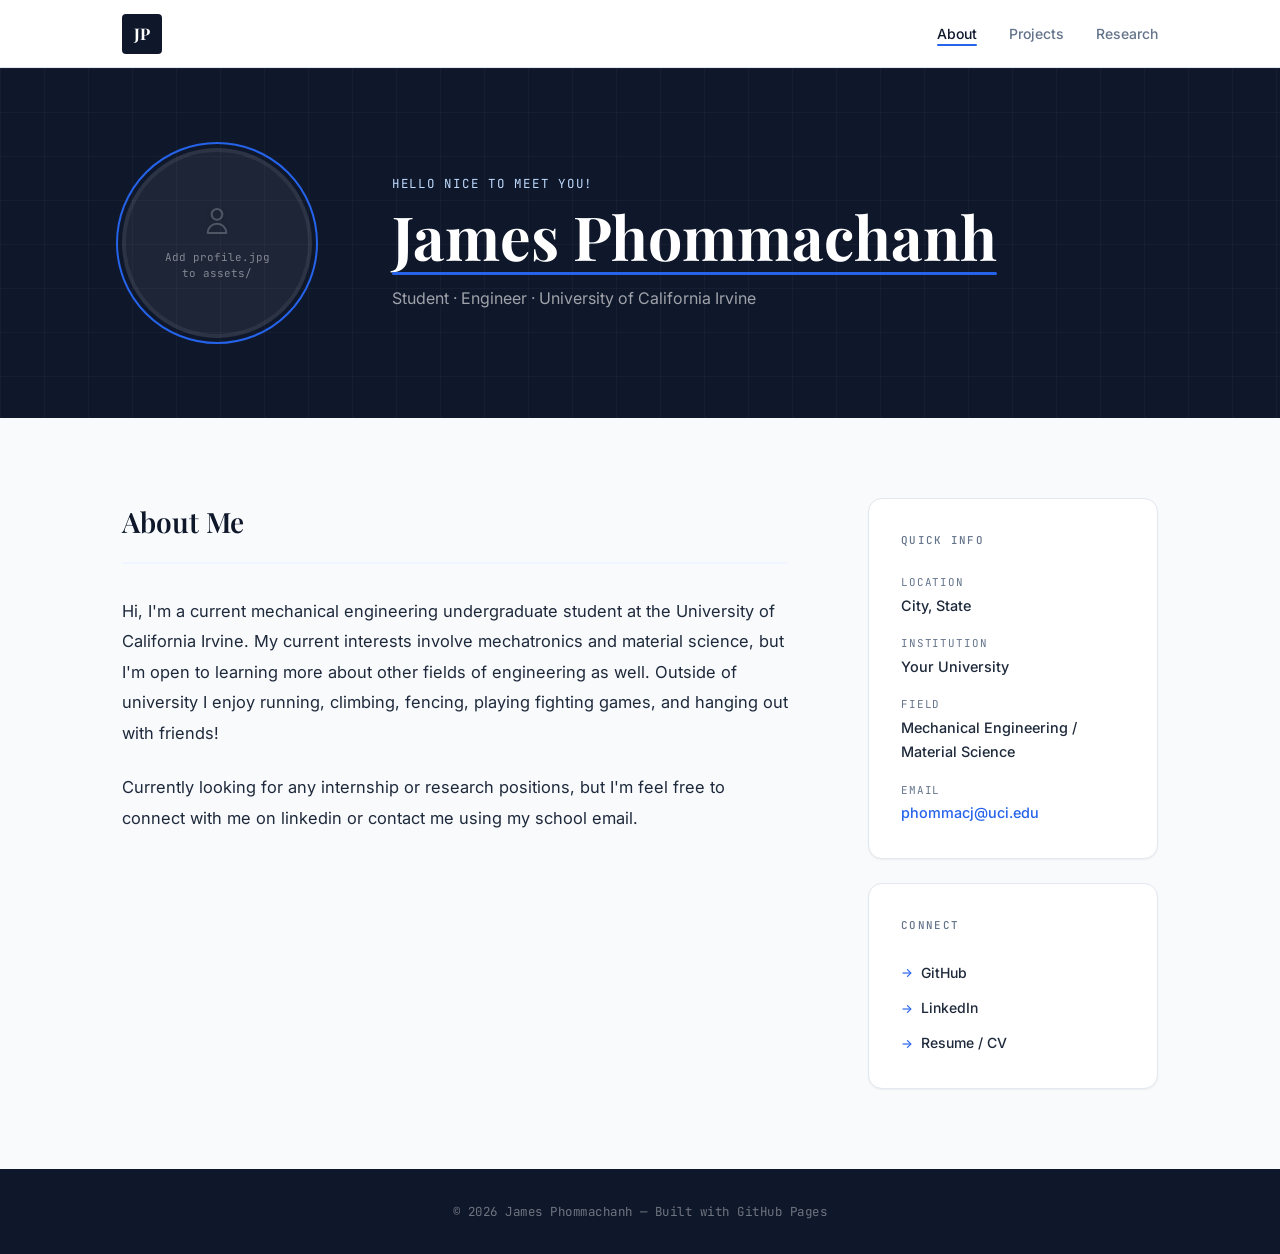
==== commit 0be22193: "Update index.html" ====
--- a/index.html
+++ b/index.html
@@ -126,7 +126,7 @@
               </li>
               <li>
                 <span class="info-key">Field</span>
-                <span class="info-val">Mechanical Engineering / Field</span>
+                <span class="info-val">Mechanical Engineering / Material Science</span>
               </li>
               <li>
                 <span class="info-key">Email</span>
@@ -147,7 +147,7 @@
                 </a>
               </li>
               <li>
-                <a href="https://linkedin.com/in/yourprofile" class="social-link" target="_blank" rel="noopener">
+                <a href="https://www.linkedin.com/in/james-phommachanh-5b1295246/" class="social-link" target="_blank" rel="noopener">
                   LinkedIn
                 </a>
               </li>
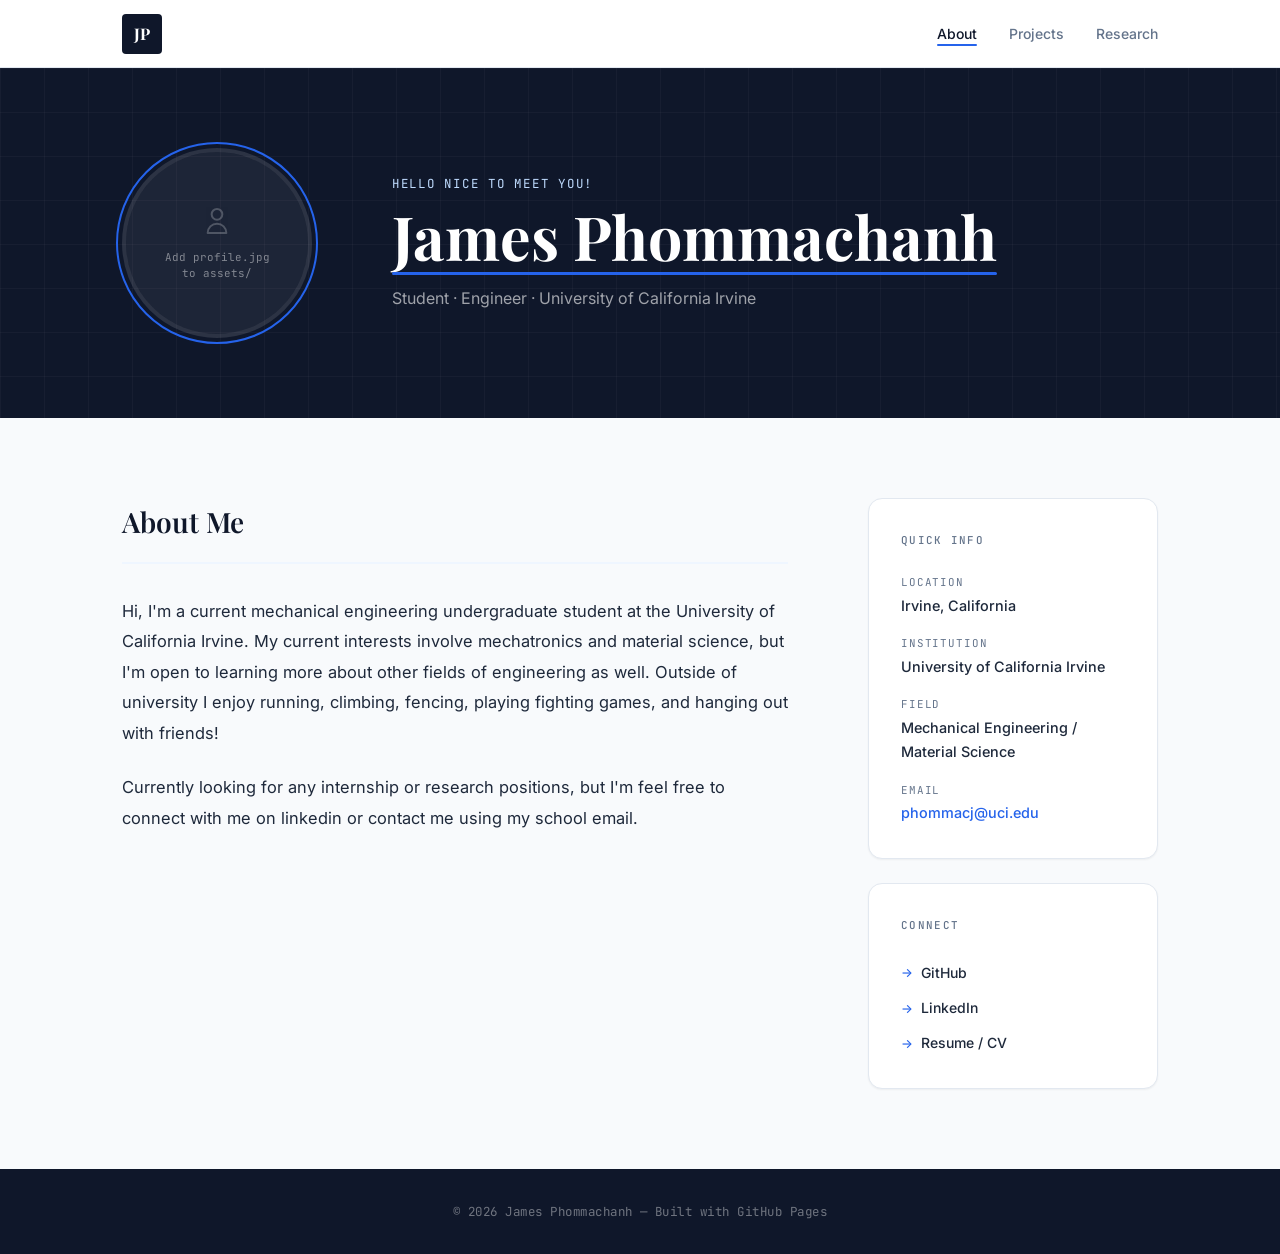
==== commit 33480ce3: "Update location and institution information in index.html" ====
--- a/index.html
+++ b/index.html
@@ -118,11 +118,11 @@
             <ul class="info-list">
               <li>
                 <span class="info-key">Location</span>
-                <span class="info-val">City, State</span>
+                <span class="info-val">Irvine, California</span>
               </li>
               <li>
                 <span class="info-key">Institution</span>
-                <span class="info-val">Your University</span>
+                <span class="info-val">University of California Irvine</span>
               </li>
               <li>
                 <span class="info-key">Field</span>
